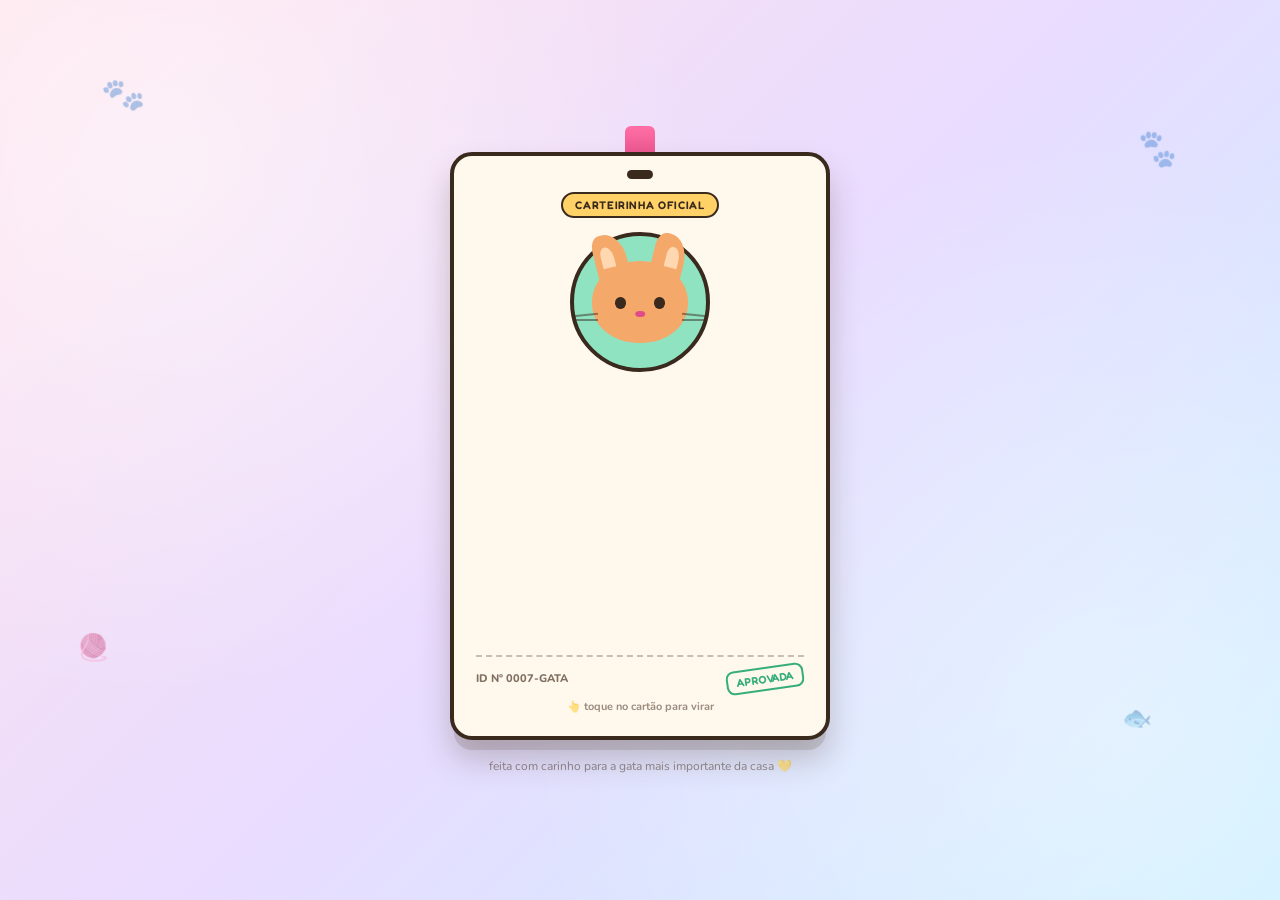
==== FrontEnd/index.html @ 79ccd20a "Colocando o campo COR editavel para trocar se necessario" ====
<!DOCTYPE html>
<html lang="pt-BR">
<head>
    <meta charset="UTF-8">
    <meta name="viewport" content="width=device-width, initial-scale=1.0">
    <title>Carteirinha Oficial da Gata</title>
    <link rel="preconnect" href="https://fonts.googleapis.com">
    <link rel="preconnect" href="https://fonts.gstatic.com" crossorigin>
    <link href="https://fonts.googleapis.com/css2?family=Fredoka:wght@500;600;700&family=Nunito:wght@400;600;700;800&display=swap" rel="stylesheet">
    <link rel="stylesheet" href="CSS/style.css">
</head>
<body>

<div class="deco" style="transform:rotate(-10deg);">🐾</div>
  <div class="deco">🧶</div>
  <div class="deco" style="transform:rotate(12deg);">🐾</div>
  <div class="deco">🐟</div>

  <div>
    <div class="lanyard"><div class="lanyard-strap"></div></div>

    <div class="stage">
      <div class="card" id="card">
        <!-- FRENTE -->
        <div class="face front">
          <div class="hole"></div>
          <div class="eyebrow">CARTEIRINHA OFICIAL</div>

          <div class="photo-wrap">
            <div class="cat-face">
              <div class="ear-inner l"></div>
              <div class="ear-inner r"></div>
              <div class="eye l"></div>
              <div class="eye r"></div>
              <div class="nose"></div>
              <div class="whisk l1"></div>
              <div class="whisk l2"></div>
              <div class="whisk r1"></div>
              <div class="whisk r2"></div>
            </div>
          </div>

          <div class="cat-name" contenteditable="true" spellcheck="false" title="Clique para editar o Nome"></div>
          <div class="cat-title" contenteditable="true" spellcheck="false" title="Clique para editar o Cargo"></div>

          <div class="id-row">
            <span class="id-num">ID Nº 0007-GATA</span>
            <span class="stamp">APROVADA</span>
          </div>
          <div class="flip-hint">👆 toque no cartão para virar</div>
        </div>

        <!-- VERSO -->
        <div class="face back">
          <div class="hole"></div>
          <div class="back-title">🐾 Dados Oficiais 🐾</div>

          <div class="field"><span>Raça</span><span class="editable-field" data-field="breed" contenteditable="true" spellcheck="false" title="Clique para editar a raça">SRD (Sem Raça Definida)</span></div>
          <div class="field"><span>Nascimento</span><span class="editable-field" data-field="birth_date" contenteditable="true" spellcheck="false" title="Clique para editar a data de nascimento">00/00/0000</span></div>
          <div class="field"><span>Cor</span><span class="editable-field" data-field="color" contenteditable="true" spellcheck="false" title="Clique para editar a cor"></span></div>
          <div class="field"><span>Tutor(a)</span><span>Guilherme</span></div>
          <div class="field"><span>Superpoder</span><span>Teletransporte p/ cozinha</span></div>
          <div class="field"><span>Comida fav.</span><span>Petisco de atum</span></div>

          <div class="qr"></div>
          <div class="qr-label">escaneie para ver as travessuras</div>

          <div class="sign">
            <span class="sign-label">ASSINATURA</span>
            <span class="paw-print">🐾</span>
          </div>
        </div>
      </div>
    </div>

    <footer>feita com carinho para a gata mais importante da casa 💛</footer>
  </div>
    
    <script src="JS/script.js"></script>
</body>
</html>
---- FrontEnd/CSS/style.css ----
:root{
    --cream:#FFF8EC;
    --lav:#E9DCFF;
    --pink:#FF6FA5;
    --pink-dark:#E14C86;
    --yellow:#FFD166;
    --mint:#8FE3C0;
    --cocoa:#4A3728;
    --cocoa-dark:#3A2A1E;
    --card-w: clamp(280px, 88vw, 380px);
  }

  *{ box-sizing:border-box; }

  body{
    margin:0;
    min-height:100vh;
    display:flex;
    align-items:center;
    justify-content:center;
    font-family:'Nunito', sans-serif;
    color:var(--cocoa);
    background:
      radial-gradient(circle at 12% 18%, rgba(255,255,255,.5) 0, transparent 40%),
      radial-gradient(circle at 88% 82%, rgba(255,255,255,.4) 0, transparent 45%),
      linear-gradient(135deg, #FFE3EC 0%, #E9DCFF 50%, #C9EFFF 100%);
    padding: 32px 16px;
    overflow-x:hidden;
    position:relative;
  }

  /* decorações flutuantes */
  .deco{
    position:fixed;
    font-size: 34px;
    opacity:.35;
    animation: float 7s ease-in-out infinite;
    user-select:none;
    pointer-events:none;
  }
  .deco:nth-child(1){ top:8%; left:8%; animation-delay:0s; }
  .deco:nth-child(2){ top:70%; left:6%; font-size:26px; animation-delay:1.2s; }
  .deco:nth-child(3){ top:14%; right:8%; animation-delay:.6s; }
  .deco:nth-child(4){ top:78%; right:10%; font-size:24px; animation-delay:2s; }
  @media (max-width: 640px){ .deco{ display:none; } }

  @keyframes float{
    0%,100%{ transform: translateY(0) rotate(0deg); }
    50%{ transform: translateY(-16px) rotate(8deg); }
  }

  .stage{
    perspective: 1600px;
    width: var(--card-w);
  }

  .lanyard{
    width: 100%;
    display:flex;
    justify-content:center;
    margin-bottom:-14px;
  }
  .lanyard-strap{
    width: 30px;
    height: 40px;
    background: linear-gradient(180deg, var(--pink), var(--pink-dark));
    border-radius: 6px 6px 0 0;
    position:relative;
    z-index:0;
  }

  .card{
    width:100%;
    aspect-ratio: 5.5 / 8.5;
    position:relative;
    transform-style: preserve-3d;
    transition: transform .7s cubic-bezier(.2,.8,.2,1);
    cursor:pointer;
    z-index:1;
  }
  .card.flipped{ transform: rotateY(180deg); }

  .face{
    position:absolute;
    inset:0;
    -webkit-backface-visibility:hidden;
    backface-visibility:hidden;
    border-radius: 22px;
    background: var(--cream);
    border: 4px solid var(--cocoa-dark);
    box-shadow: 0 14px 0 -4px rgba(74,55,40,.15), 0 20px 30px rgba(74,55,40,.25);
    padding: clamp(14px, 4vw, 22px);
    display:flex;
    flex-direction:column;
  }

  .hole{
    position:absolute;
    top:14px; left:50%;
    transform:translateX(-50%);
    width:26px; height:9px;
    background:var(--cocoa-dark);
    border-radius:6px;
    z-index:2;
  }

  /* ---------- FRENTE ---------- */
  .eyebrow{
    align-self:center;
    background:var(--yellow);
    color:var(--cocoa-dark);
    font-family:'Fredoka', sans-serif;
    font-weight:600;
    font-size:11px;
    letter-spacing:.06em;
    padding: 4px 12px;
    border-radius: 999px;
    border: 2px solid var(--cocoa-dark);
    margin-top: 14px;
  }

  .photo-wrap{
    margin: 14px auto 6px;
    width: clamp(110px, 34vw, 140px);
    height: clamp(110px, 34vw, 140px);
    border-radius:50%;
    background: var(--mint);
    border: 4px solid var(--cocoa-dark);
    display:flex;
    align-items:center;
    justify-content:center;
    position:relative;
  }

  /* gatinha desenhada em CSS */
  .cat-face{
    width: 72%;
    height: 62%;
    background: #F4A96B;
    border-radius: 50% 50% 48% 48%;
    position:relative;
  }
  .cat-face::before, .cat-face::after{
    content:"";
    position:absolute;
    top:-34%;
    width: 34%;
    height: 55%;
    background:#F4A96B;
    border-radius: 30% 60% 0 0;
  }
  .cat-face::before{ left:2%; transform: rotate(-14deg); }
  .cat-face::after{ right:2%; transform: rotate(14deg); }
  .ear-inner{
    position:absolute; top:-18%;
    width: 14%; height: 26%;
    background:#FFD7B0;
    border-radius: 40% 60% 0 0;
    z-index: 1;
  }
  .ear-inner.l{ left:9%; transform: rotate(-14deg); }
  .ear-inner.r{ right:9%; transform: rotate(14deg); }
  .eye{
    position:absolute; top:44%;
    width:11%; height:14%;
    background:var(--cocoa-dark);
    border-radius:50%;
  }
  .eye.l{ left:24%; } .eye.r{ right:24%; }
  .nose{
    position:absolute; top:60%; left:50%;
    transform:translateX(-50%);
    width:10%; height:8%;
    background:var(--pink-dark);
    border-radius: 50% 50% 50% 50%;
  }
  .whisk{
    position:absolute;
    width:26%; height:2px;
    background: var(--cocoa-dark);
    opacity:.5;
    top:64%;
  }
  .whisk.l1{ left:-20%; transform:rotate(-6deg); }
  .whisk.l2{ left:-20%; top:70%; }
  .whisk.r1{ right:-20%; transform:rotate(6deg); }
  .whisk.r2{ right:-20%; top:70%; }

  .cat-name{
    font-family:'Fredoka', sans-serif;
    font-weight:700;
    font-size: clamp(22px, 6vw, 28px);
    text-align:center;
    margin: 6px 0 0;
    color: var(--cocoa-dark);
  }

  .cat-name[contenteditable="true"]{
    outline: none;
    cursor: text;
    transition: background-color 0.2s ease, border-radius 0.2s ease;
    padding: 0 6px;
    display: inline-block;
    min-width:100px;
  }

.cat-name[contenteditable="true"]:hover,
.cat-name[contenteditable="true"]:focus {
  background-color: rgba(255, 255, 255, 0.4);
  border-radius: 8px;
}
  .cat-title{
    text-align:center;
    font-weight:800;
    font-size: 12px;
    letter-spacing:.05em;
    color: var(--pink-dark);
    margin-top:2px;
  }
  .cat-title[contenteditable="true"] {
  outline: none;
  cursor: text;
  transition: background-color 0.2s ease, border-radius 0.2s ease;
  padding: 2px 6px;
  display: inline-block;
}

.cat-title[contenteditable="true"]:hover,
.cat-title[contenteditable="true"]:focus {
  background-color: rgba(255, 255, 255, 0.4);
  border-radius: 6px;
}


  .id-row{
    margin-top:auto;
    display:flex;
    align-items:center;
    justify-content:space-between;
    border-top: 2px dashed rgba(74,55,40,.3);
    padding-top:10px;
  }
  .id-num{
    font-family:'Nunito', sans-serif;
    font-weight:800;
    font-size:11px;
    color: var(--cocoa);
    opacity:.7;
  }
  .stamp{
    font-family:'Fredoka', sans-serif;
    font-weight:600;
    font-size:11px;
    color: var(--mint);
    border:2px solid var(--mint);
    border-radius:8px;
    padding:3px 8px;
    transform: rotate(-8deg);
    filter: brightness(.7) saturate(2);
  }

  .flip-hint{
    text-align:center;
    font-size:11px;
    font-weight:700;
    color: var(--cocoa);
    opacity:.55;
    margin-top:8px;
  }

  /* ---------- VERSO ---------- */
  .back{
    transform: rotateY(180deg);
    justify-content:flex-start;
  }
  .back-title{
    font-family:'Fredoka', sans-serif;
    font-weight:600;
    font-size:14px;
    text-align:center;
    color: var(--cocoa-dark);
    margin: 12px 0 10px;
    letter-spacing:.03em;
  }
  .field{
    display:flex;
    justify-content:space-between;
    gap:8px;
    padding:6px 2px;
    border-bottom: 1px dashed rgba(74,55,40,.2);
    font-size: clamp(11px, 3vw, 13px);
  }
  .field span:first-child{
    font-weight:800;
    color: var(--pink-dark);
    white-space:nowrap;
  }
  .field span:last-child{
    text-align:right;
    font-weight:600;
  }

  .field span[contenteditable="true"]{
    outline: none;
    cursor: text;
    transition: background-color 0.2s ease, border-radius 0.2s ease;
    padding: 1px 4px;
    border-radius: 4px;
  }

  .field span[contenteditable="true"]:hover,
  .field span[contenteditable="true"]:focus{
    background-color: rgba(255, 255, 255, 0.6);
  }

  .qr{
    align-self:center;
    margin-top:10px;
    width: 64px; height:64px;
    background:
      repeating-conic-gradient(var(--cocoa-dark) 0% 25%, transparent 0% 50%) ;
    background-size: 12px 12px;
    border:3px solid var(--cocoa-dark);
    border-radius:6px;
  }
  .qr-label{
    text-align:center;
    font-size:10px;
    font-weight:700;
    opacity:.6;
    margin-top:4px;
  }

  .sign{
    margin-top:auto;
    display:flex;
    align-items:center;
    justify-content:space-between;
    border-top: 2px dashed rgba(74,55,40,.3);
    padding-top:8px;
  }
  .sign-label{ font-size:10px; font-weight:800; opacity:.6; }
  .paw-print{ font-size:20px; }

  footer{
    text-align:center;
    margin-top:18px;
    font-size:12px;
    color: var(--cocoa);
    opacity:.55;
  }

  @media (prefers-reduced-motion: reduce){
    .deco{ animation:none; }
    .card{ transition:none; }
  }
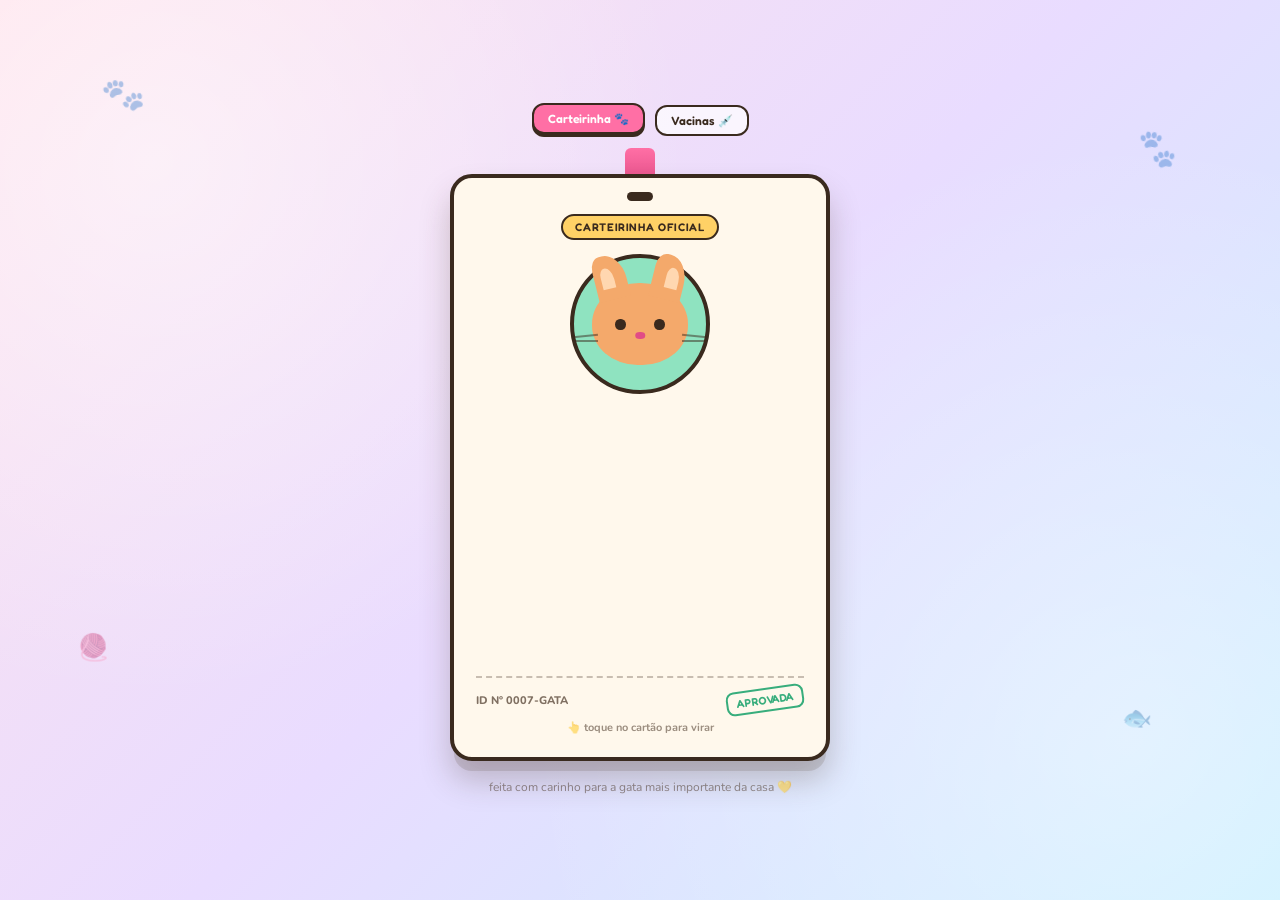
==== commit 3067257d: "Criação do carteirinha do vacinas aplicações" ====
--- a/FrontEnd/index.html
+++ b/FrontEnd/index.html
@@ -1,27 +1,47 @@
 <!DOCTYPE html>
 <html lang="pt-BR">
+
 <head>
-    <meta charset="UTF-8">
-    <meta name="viewport" content="width=device-width, initial-scale=1.0">
-    <title>Carteirinha Oficial da Gata</title>
-    <link rel="preconnect" href="https://fonts.googleapis.com">
-    <link rel="preconnect" href="https://fonts.gstatic.com" crossorigin>
-    <link href="https://fonts.googleapis.com/css2?family=Fredoka:wght@500;600;700&family=Nunito:wght@400;600;700;800&display=swap" rel="stylesheet">
-    <link rel="stylesheet" href="CSS/style.css">
+  <meta charset="UTF-8">
+  <meta name="viewport" content="width=device-width, initial-scale=1.0">
+  <title>Carteirinha Oficial da Gata</title>
+
+  <!-- Fontes do Projeto -->
+  <link rel="preconnect" href="https://fonts.googleapis.com">
+  <link rel="preconnect" href="https://fonts.gstatic.com" crossorigin>
+  <link
+    href="https://fonts.googleapis.com/css2?family=Fredoka:wght@500;600;700&family=Nunito:wght@400;600;700;800&display=swap"
+    rel="stylesheet">
+
+  <!-- Estilos CSS (Global + Vacinas) -->
+  <link rel="stylesheet" href="CSS/style.css">
 </head>
+
 <body>
 
-<div class="deco" style="transform:rotate(-10deg);">🐾</div>
+  <!-- Decorações Flutuantes -->
+  <div class="deco" style="transform:rotate(-10deg);">🐾</div>
   <div class="deco">🧶</div>
   <div class="deco" style="transform:rotate(12deg);">🐾</div>
   <div class="deco">🐟</div>
 
   <div>
-    <div class="lanyard"><div class="lanyard-strap"></div></div>
-
-    <div class="stage">
-      <div class="card" id="card">
-        <!-- FRENTE -->
+    <main class="stage">
+
+      <!-- Abas de Navegação Superior -->
+      <nav class="card-nav">
+        <button type="button" class="nav-btn active" data-page="front">Carteirinha 🐾</button>
+        <button type="button" class="nav-btn" data-page="vaccines">Vacinas 💉</button>
+      </nav>
+
+      <div class="lanyard">
+        <div class="lanyard-strap"></div>
+      </div>
+
+      <!-- CARTÃO PRINCIPAL (3 FACES) -->
+      <div class="card" id="card" data-face="front">
+
+        <!-- 1. FRENTE -->
         <div class="face front">
           <div class="hole"></div>
           <div class="eyebrow">CARTEIRINHA OFICIAL</div>
@@ -41,41 +61,150 @@
           </div>
 
           <div class="cat-name" contenteditable="true" spellcheck="false" title="Clique para editar o Nome"></div>
+
           <div class="cat-title" contenteditable="true" spellcheck="false" title="Clique para editar o Cargo"></div>
 
           <div class="id-row">
             <span class="id-num">ID Nº 0007-GATA</span>
             <span class="stamp">APROVADA</span>
           </div>
-          <div class="flip-hint">👆 toque no cartão para virar</div>
+
+          <div class="flip-hint">
+            👆 toque no cartão para virar
+          </div>
         </div>
 
-        <!-- VERSO -->
+        <!-- 2. VERSO -->
         <div class="face back">
           <div class="hole"></div>
-          <div class="back-title">🐾 Dados Oficiais 🐾</div>
-
-          <div class="field"><span>Raça</span><span class="editable-field" data-field="breed" contenteditable="true" spellcheck="false" title="Clique para editar a raça">SRD (Sem Raça Definida)</span></div>
-          <div class="field"><span>Nascimento</span><span class="editable-field" data-field="birth_date" contenteditable="true" spellcheck="false" title="Clique para editar a data de nascimento">00/00/0000</span></div>
-          <div class="field"><span>Cor</span><span class="editable-field" data-field="color" contenteditable="true" spellcheck="false" title="Clique para editar a cor"></span></div>
-          <div class="field"><span>Tutor(a)</span><span>Guilherme</span></div>
-          <div class="field"><span>Superpoder</span><span>Teletransporte p/ cozinha</span></div>
-          <div class="field"><span>Comida fav.</span><span>Petisco de atum</span></div>
+
+          <div class="back-title">
+            🐾 Dados Oficiais 🐾
+          </div>
+
+          <div class="field">
+            <span>Raça</span>
+            <span class="editable-field" data-field="breed" contenteditable="true" spellcheck="false"
+              title="Clique para editar a raça"></span>
+          </div>
+
+          <div class="field">
+            <span>Nascimento</span>
+            <span class="editable-field" data-field="birth_date" contenteditable="true" spellcheck="false"
+              title="Clique para editar a data de nascimento"></span>
+          </div>
+
+          <div class="field">
+            <span>Cor</span>
+            <span class="editable-field" data-field="color" contenteditable="true" spellcheck="false"
+              title="Clique para editar a cor"></span>
+          </div>
+
+          <div class="field">
+            <span>Tutor(a) 1</span>
+            <span class="editable-field" data-field="owner" contenteditable="true" spellcheck="false"
+              title="Clique para editar o 1° tutor"></span>
+          </div>
+
+          <div class="field">
+            <span>Tutor(a) 2</span>
+            <span class="editable-field" data-field="second_owner" contenteditable="true" spellcheck="false"
+              title="Clique para editar o 2° tutor"></span>
+          </div>
+
+          <div class="field">
+            <span>Superpoder</span>
+            <span class="editable-field" data-field="superpower" contenteditable="true" spellcheck="false"
+              title="Clique para editar o superpoder"></span>
+          </div>
+
+          <div class="field">
+            <span>Comida fav.</span>
+            <span class="editable-field" data-field="favorite_food" contenteditable="true" spellcheck="false"
+              title="Clique para editar a comida favorita"></span>
+          </div>
 
           <div class="qr"></div>
-          <div class="qr-label">escaneie para ver as travessuras</div>
+          <div class="qr-label">
+            escaneie para ver as travessuras
+          </div>
 
           <div class="sign">
             <span class="sign-label">ASSINATURA</span>
             <span class="paw-print">🐾</span>
           </div>
+
         </div>
+        <!-- FIM VERSO -->
+
+        <!-- 3. VACINAS -->
+        <div class="face vaccines-face">
+          <div class="hole"></div>
+
+          <!-- Título Padronizado no estilo do Verso -->
+          <div class="back-title">
+            🐾 Vacinas Aplicadas 🐾
+          </div>
+
+          <!-- Formulário -->
+          <form id="vaccine-form">
+            <div class="form-row">
+              <div class="form-group">
+                <label for="pet-name">Nome</label>
+                <input type="text" id="pet-name" placeholder="Ex: Mimi" required />
+              </div>
+
+              <div class="form-group">
+                <label for="vaccine-date">Data</label>
+                <input type="date" id="vaccine-date" required />
+              </div>
+            </div>
+
+            <div class="form-group margin-top">
+              <label for="vaccine-type">Vacina</label>
+              <select id="vaccine-type" required>
+                <option value="V3 (Tríplice felina)">V3 (Tríplice felina)</option>
+                <option value="V4 (Quadrupla felina)">V4 (Quadrupla felina)</option>
+                <option value="V5 (Quíntupla felina)">V5 (Quíntupla felina)</option>
+                <option value="Raiva (Antirrábica)">Raiva (Antirrábica)</option>
+                <option value="Outra">Outra</option>
+              </select>
+            </div>
+
+            <button type="submit" class="btn-add-vaccine">+ Adicionar vacina</button>
+          </form>
+
+          <hr class="divider" />
+
+          <!-- Histórico -->
+          <div class="history-section">
+            <h3>Histórico</h3>
+
+            <div id="history-list" class="history-list">
+              <p class="empty-msg" id="empty-msg">
+                Nenhuma vacina registrada ainda.<br />
+                Adicione a primeira aí em cima! 🐾
+              </p>
+            </div>
+
+            <button type="button" id="clear-history-btn" class="btn-clear-history">apagar todo o histórico</button>
+          </div>
+        </div>
+        <!-- FIM VACINAS -->
+
       </div>
-    </div>
-
-    <footer>feita com carinho para a gata mais importante da casa 💛</footer>
+      <!-- FIM CARD -->
+
+    </main>
+
+    <footer class="sub-footer">
+      feita com carinho para a gata mais importante da casa 💛
+    </footer>
+
   </div>
-    
-    <script src="JS/script.js"></script>
+
+  <!-- Scripts -->
+  <script src="JS/script.js"></script>
 </body>
+
 </html>
--- a/FrontEnd/CSS/style.css
+++ b/FrontEnd/CSS/style.css
@@ -1,225 +1,353 @@
-:root{
-    --cream:#FFF8EC;
-    --lav:#E9DCFF;
-    --pink:#FF6FA5;
-    --pink-dark:#E14C86;
-    --yellow:#FFD166;
-    --mint:#8FE3C0;
-    --cocoa:#4A3728;
-    --cocoa-dark:#3A2A1E;
-    --card-w: clamp(280px, 88vw, 380px);
+:root {
+  --cream: #FFF8EC;
+  --lav: #E9DCFF;
+  --pink: #FF6FA5;
+  --pink-dark: #E14C86;
+  --yellow: #FFD166;
+  --mint: #8FE3C0;
+  --cocoa: #4A3728;
+  --cocoa-dark: #3A2A1E;
+  --card-w: clamp(280px, 88vw, 380px);
+  --paw-cursor: url("data:image/svg+xml,%3Csvg xmlns='http://www.w3.org/2000/svg' width='22' height='22' viewBox='0 0 32 32'%3E%3Cellipse cx='16' cy='22' rx='8' ry='6' fill='%23FF6FA5' stroke='%233A2A1E' stroke-width='1.8'/%3E%3Ccircle cx='6' cy='14' r='3.4' fill='%23FF6FA5' stroke='%233A2A1E' stroke-width='1.8'/%3E%3Ccircle cx='12' cy='7' r='3.6' fill='%23FF6FA5' stroke='%233A2A1E' stroke-width='1.8'/%3E%3Ccircle cx='20' cy='7' r='3.6' fill='%23FF6FA5' stroke='%233A2A1E' stroke-width='1.8'/%3E%3Ccircle cx='26' cy='14' r='3.4' fill='%23FF6FA5' stroke='%233A2A1E' stroke-width='1.8'/%3E%3C/svg%3E") 11 11, auto;
+}
+
+* {
+  box-sizing: border-box;
+}
+
+body {
+  margin: 0;
+  min-height: 100vh;
+  display: flex;
+  align-items: center;
+  justify-content: center;
+  font-family: 'Nunito', sans-serif;
+  color: var(--cocoa);
+  background:
+    radial-gradient(circle at 12% 18%, rgba(255, 255, 255, .5) 0, transparent 40%),
+    radial-gradient(circle at 88% 82%, rgba(255, 255, 255, .4) 0, transparent 45%),
+    linear-gradient(135deg, #FFE3EC 0%, #E9DCFF 50%, #C9EFFF 100%);
+  padding: 32px 16px;
+  overflow-x: hidden;
+  position: relative;
+}
+
+/* ----------------- PERSONALIZAÇÃO DO CURSOR ----------------- */
+/* 1. Cursor de Patinha para virar o cartão */
+.stage,
+#card,
+.card,
+.face {
+  cursor: var(--paw-cursor);
+}
+
+/* 2. Mantém o cursor de texto padrão nos campos editáveis */
+[contenteditable="true"],
+.editable-field,
+.cat-name,
+.cat-title,
+input,
+textarea,
+select {
+  cursor: text !important;
+}
+
+/* decorações flutuantes */
+.deco {
+  position: fixed;
+  font-size: 34px;
+  opacity: .35;
+  animation: float 7s ease-in-out infinite;
+  user-select: none;
+  pointer-events: none;
+}
+
+.deco:nth-child(1) {
+  top: 8%;
+  left: 8%;
+  animation-delay: 0s;
+}
+
+.deco:nth-child(2) {
+  top: 70%;
+  left: 6%;
+  font-size: 26px;
+  animation-delay: 1.2s;
+}
+
+.deco:nth-child(3) {
+  top: 14%;
+  right: 8%;
+  animation-delay: .6s;
+}
+
+.deco:nth-child(4) {
+  top: 78%;
+  right: 10%;
+  font-size: 24px;
+  animation-delay: 2s;
+}
+
+@media (max-width: 640px) {
+  .deco {
+    display: none;
   }
-
-  *{ box-sizing:border-box; }
-
-  body{
-    margin:0;
-    min-height:100vh;
-    display:flex;
-    align-items:center;
-    justify-content:center;
-    font-family:'Nunito', sans-serif;
-    color:var(--cocoa);
-    background:
-      radial-gradient(circle at 12% 18%, rgba(255,255,255,.5) 0, transparent 40%),
-      radial-gradient(circle at 88% 82%, rgba(255,255,255,.4) 0, transparent 45%),
-      linear-gradient(135deg, #FFE3EC 0%, #E9DCFF 50%, #C9EFFF 100%);
-    padding: 32px 16px;
-    overflow-x:hidden;
-    position:relative;
+}
+
+@keyframes float {
+  0%,
+  100% {
+    transform: translateY(0) rotate(0deg);
   }
 
-  /* decorações flutuantes */
-  .deco{
-    position:fixed;
-    font-size: 34px;
-    opacity:.35;
-    animation: float 7s ease-in-out infinite;
-    user-select:none;
-    pointer-events:none;
+  50% {
+    transform: translateY(-16px) rotate(8deg);
   }
-  .deco:nth-child(1){ top:8%; left:8%; animation-delay:0s; }
-  .deco:nth-child(2){ top:70%; left:6%; font-size:26px; animation-delay:1.2s; }
-  .deco:nth-child(3){ top:14%; right:8%; animation-delay:.6s; }
-  .deco:nth-child(4){ top:78%; right:10%; font-size:24px; animation-delay:2s; }
-  @media (max-width: 640px){ .deco{ display:none; } }
-
-  @keyframes float{
-    0%,100%{ transform: translateY(0) rotate(0deg); }
-    50%{ transform: translateY(-16px) rotate(8deg); }
-  }
-
-  .stage{
-    perspective: 1600px;
-    width: var(--card-w);
-  }
-
-  .lanyard{
-    width: 100%;
-    display:flex;
-    justify-content:center;
-    margin-bottom:-14px;
-  }
-  .lanyard-strap{
-    width: 30px;
-    height: 40px;
-    background: linear-gradient(180deg, var(--pink), var(--pink-dark));
-    border-radius: 6px 6px 0 0;
-    position:relative;
-    z-index:0;
-  }
-
-  .card{
-    width:100%;
-    aspect-ratio: 5.5 / 8.5;
-    position:relative;
-    transform-style: preserve-3d;
-    transition: transform .7s cubic-bezier(.2,.8,.2,1);
-    cursor:pointer;
-    z-index:1;
-  }
-  .card.flipped{ transform: rotateY(180deg); }
-
-  .face{
-    position:absolute;
-    inset:0;
-    -webkit-backface-visibility:hidden;
-    backface-visibility:hidden;
-    border-radius: 22px;
-    background: var(--cream);
-    border: 4px solid var(--cocoa-dark);
-    box-shadow: 0 14px 0 -4px rgba(74,55,40,.15), 0 20px 30px rgba(74,55,40,.25);
-    padding: clamp(14px, 4vw, 22px);
-    display:flex;
-    flex-direction:column;
-  }
-
-  .hole{
-    position:absolute;
-    top:14px; left:50%;
-    transform:translateX(-50%);
-    width:26px; height:9px;
-    background:var(--cocoa-dark);
-    border-radius:6px;
-    z-index:2;
-  }
-
-  /* ---------- FRENTE ---------- */
-  .eyebrow{
-    align-self:center;
-    background:var(--yellow);
-    color:var(--cocoa-dark);
-    font-family:'Fredoka', sans-serif;
-    font-weight:600;
-    font-size:11px;
-    letter-spacing:.06em;
-    padding: 4px 12px;
-    border-radius: 999px;
-    border: 2px solid var(--cocoa-dark);
-    margin-top: 14px;
-  }
-
-  .photo-wrap{
-    margin: 14px auto 6px;
-    width: clamp(110px, 34vw, 140px);
-    height: clamp(110px, 34vw, 140px);
-    border-radius:50%;
-    background: var(--mint);
-    border: 4px solid var(--cocoa-dark);
-    display:flex;
-    align-items:center;
-    justify-content:center;
-    position:relative;
-  }
-
-  /* gatinha desenhada em CSS */
-  .cat-face{
-    width: 72%;
-    height: 62%;
-    background: #F4A96B;
-    border-radius: 50% 50% 48% 48%;
-    position:relative;
-  }
-  .cat-face::before, .cat-face::after{
-    content:"";
-    position:absolute;
-    top:-34%;
-    width: 34%;
-    height: 55%;
-    background:#F4A96B;
-    border-radius: 30% 60% 0 0;
-  }
-  .cat-face::before{ left:2%; transform: rotate(-14deg); }
-  .cat-face::after{ right:2%; transform: rotate(14deg); }
-  .ear-inner{
-    position:absolute; top:-18%;
-    width: 14%; height: 26%;
-    background:#FFD7B0;
-    border-radius: 40% 60% 0 0;
-    z-index: 1;
-  }
-  .ear-inner.l{ left:9%; transform: rotate(-14deg); }
-  .ear-inner.r{ right:9%; transform: rotate(14deg); }
-  .eye{
-    position:absolute; top:44%;
-    width:11%; height:14%;
-    background:var(--cocoa-dark);
-    border-radius:50%;
-  }
-  .eye.l{ left:24%; } .eye.r{ right:24%; }
-  .nose{
-    position:absolute; top:60%; left:50%;
-    transform:translateX(-50%);
-    width:10%; height:8%;
-    background:var(--pink-dark);
-    border-radius: 50% 50% 50% 50%;
-  }
-  .whisk{
-    position:absolute;
-    width:26%; height:2px;
-    background: var(--cocoa-dark);
-    opacity:.5;
-    top:64%;
-  }
-  .whisk.l1{ left:-20%; transform:rotate(-6deg); }
-  .whisk.l2{ left:-20%; top:70%; }
-  .whisk.r1{ right:-20%; transform:rotate(6deg); }
-  .whisk.r2{ right:-20%; top:70%; }
-
-  .cat-name{
-    font-family:'Fredoka', sans-serif;
-    font-weight:700;
-    font-size: clamp(22px, 6vw, 28px);
-    text-align:center;
-    margin: 6px 0 0;
-    color: var(--cocoa-dark);
-  }
-
-  .cat-name[contenteditable="true"]{
-    outline: none;
-    cursor: text;
-    transition: background-color 0.2s ease, border-radius 0.2s ease;
-    padding: 0 6px;
-    display: inline-block;
-    min-width:100px;
-  }
+}
+
+.stage {
+  perspective: 1600px;
+  width: var(--card-w);
+}
+
+.lanyard {
+  width: 100%;
+  display: flex;
+  justify-content: center;
+  margin-bottom: -14px;
+}
+
+.lanyard-strap {
+  width: 30px;
+  height: 40px;
+  background: linear-gradient(180deg, var(--pink), var(--pink-dark));
+  border-radius: 6px 6px 0 0;
+  position: relative;
+  z-index: 0;
+}
+
+/* ---------- ESTRUTURA E ROTAÇÃO 3D DO CARTÃO ---------- */
+.card {
+  width: 100%;
+  aspect-ratio: 5.5 / 8.5;
+  position: relative;
+  transform-style: preserve-3d;
+  transition: transform .7s cubic-bezier(.2, .8, .2, 1);
+  z-index: 1;
+}
+
+/* Ângulos de rotação por face */
+.card[data-face="front"] {
+  transform: rotateY(0deg);
+}
+
+.card[data-face="back"] {
+  transform: rotateY(180deg);
+}
+
+.card[data-face="vaccines"] {
+  transform: rotateY(360deg);
+}
+
+.face {
+  position: absolute;
+  inset: 0;
+  -webkit-backface-visibility: hidden;
+  backface-visibility: hidden;
+  border-radius: 22px;
+  background: var(--cream);
+  border: 4px solid var(--cocoa-dark);
+  box-shadow: 0 14px 0 -4px rgba(74, 55, 40, .15), 0 20px 30px rgba(74, 55, 40, .25);
+  padding: clamp(14px, 4vw, 22px);
+  display: flex;
+  flex-direction: column;
+}
+
+.hole {
+  position: absolute;
+  top: 14px;
+  left: 50%;
+  transform: translateX(-50%);
+  width: 26px;
+  height: 9px;
+  background: var(--cocoa-dark);
+  border-radius: 6px;
+  z-index: 2;
+}
+
+/* ---------- FRENTE ---------- */
+.face.front {
+  transform: rotateY(0deg);
+}
+
+.eyebrow {
+  align-self: center;
+  background: var(--yellow);
+  color: var(--cocoa-dark);
+  font-family: 'Fredoka', sans-serif;
+  font-weight: 600;
+  font-size: 11px;
+  letter-spacing: .06em;
+  padding: 4px 12px;
+  border-radius: 999px;
+  border: 2px solid var(--cocoa-dark);
+  margin-top: 14px;
+}
+
+.photo-wrap {
+  margin: 14px auto 6px;
+  width: clamp(110px, 34vw, 140px);
+  height: clamp(110px, 34vw, 140px);
+  border-radius: 50%;
+  background: var(--mint);
+  border: 4px solid var(--cocoa-dark);
+  display: flex;
+  align-items: center;
+  justify-content: center;
+  position: relative;
+}
+
+/* gatinha desenhada em CSS */
+.cat-face {
+  width: 72%;
+  height: 62%;
+  background: #F4A96B;
+  border-radius: 50% 50% 48% 48%;
+  position: relative;
+}
+
+.cat-face::before,
+.cat-face::after {
+  content: "";
+  position: absolute;
+  top: -34%;
+  width: 34%;
+  height: 55%;
+  background: #F4A96B;
+  border-radius: 30% 60% 0 0;
+}
+
+.cat-face::before {
+  left: 2%;
+  transform: rotate(-14deg);
+}
+
+.cat-face::after {
+  right: 2%;
+  transform: rotate(14deg);
+}
+
+.ear-inner {
+  position: absolute;
+  top: -18%;
+  width: 14%;
+  height: 26%;
+  background: #FFD7B0;
+  border-radius: 40% 60% 0 0;
+  z-index: 1;
+}
+
+.ear-inner.l {
+  left: 9%;
+  transform: rotate(-14deg);
+}
+
+.ear-inner.r {
+  right: 9%;
+  transform: rotate(14deg);
+}
+
+.eye {
+  position: absolute;
+  top: 44%;
+  width: 11%;
+  height: 14%;
+  background: var(--cocoa-dark);
+  border-radius: 50%;
+}
+
+.eye.l {
+  left: 24%;
+}
+
+.eye.r {
+  right: 24%;
+}
+
+.nose {
+  position: absolute;
+  top: 60%;
+  left: 50%;
+  transform: translateX(-50%);
+  width: 10%;
+  height: 8%;
+  background: var(--pink-dark);
+  border-radius: 50% 50% 50% 50%;
+}
+
+.whisk {
+  position: absolute;
+  width: 26%;
+  height: 2px;
+  background: var(--cocoa-dark);
+  opacity: .5;
+  top: 64%;
+}
+
+.whisk.l1 {
+  left: -20%;
+  transform: rotate(-6deg);
+}
+
+.whisk.l2 {
+  left: -20%;
+  top: 70%;
+}
+
+.whisk.r1 {
+  right: -20%;
+  transform: rotate(6deg);
+}
+
+.whisk.r2 {
+  right: -20%;
+  top: 70%;
+}
+
+.cat-name {
+  font-family: 'Fredoka', sans-serif;
+  font-weight: 700;
+  font-size: clamp(22px, 6vw, 28px);
+  text-align: center;
+  margin: 6px 0 0;
+  color: var(--cocoa-dark);
+}
+
+.cat-name[contenteditable="true"] {
+  outline: none;
+  transition: background-color 0.2s ease, border-radius 0.2s ease;
+  padding: 0 6px;
+  display: inline-block;
+  min-width: 100px;
+}
 
 .cat-name[contenteditable="true"]:hover,
 .cat-name[contenteditable="true"]:focus {
   background-color: rgba(255, 255, 255, 0.4);
   border-radius: 8px;
 }
-  .cat-title{
-    text-align:center;
-    font-weight:800;
-    font-size: 12px;
-    letter-spacing:.05em;
-    color: var(--pink-dark);
-    margin-top:2px;
-  }
-  .cat-title[contenteditable="true"] {
+
+.cat-title {
+  text-align: center;
+  font-weight: 800;
+  font-size: 12px;
+  letter-spacing: .05em;
+  color: var(--pink-dark);
+  margin-top: 2px;
+}
+
+.cat-title[contenteditable="true"] {
   outline: none;
-  cursor: text;
   transition: background-color 0.2s ease, border-radius 0.2s ease;
   padding: 2px 6px;
   display: inline-block;
@@ -231,126 +359,360 @@
   border-radius: 6px;
 }
 
-
-  .id-row{
-    margin-top:auto;
-    display:flex;
-    align-items:center;
-    justify-content:space-between;
-    border-top: 2px dashed rgba(74,55,40,.3);
-    padding-top:10px;
+.id-row {
+  margin-top: auto;
+  display: flex;
+  align-items: center;
+  justify-content: space-between;
+  border-top: 2px dashed rgba(74, 55, 40, .3);
+  padding-top: 10px;
+}
+
+.id-num {
+  font-family: 'Nunito', sans-serif;
+  font-weight: 800;
+  font-size: 11px;
+  color: var(--cocoa);
+  opacity: .7;
+}
+
+.stamp {
+  font-family: 'Fredoka', sans-serif;
+  font-weight: 600;
+  font-size: 11px;
+  color: var(--mint);
+  border: 2px solid var(--mint);
+  border-radius: 8px;
+  padding: 3px 8px;
+  transform: rotate(-8deg);
+  filter: brightness(.7) saturate(2);
+}
+
+.flip-hint {
+  text-align: center;
+  font-size: 11px;
+  font-weight: 700;
+  color: var(--cocoa);
+  opacity: .55;
+  margin-top: 8px;
+}
+
+/* ---------- VERSO ---------- */
+.face.back {
+  transform: rotateY(180deg);
+  justify-content: flex-start;
+}
+
+.back-title {
+  font-family: 'Fredoka', sans-serif;
+  font-weight: 600;
+  font-size: 14px;
+  text-align: center;
+  color: var(--cocoa-dark);
+  margin: 12px 0 10px;
+  letter-spacing: .03em;
+}
+
+.field {
+  display: flex;
+  justify-content: space-between;
+  gap: 8px;
+  padding: 6px 2px;
+  border-bottom: 1px dashed rgba(74, 55, 40, .2);
+  font-size: clamp(11px, 3vw, 13px);
+}
+
+.field span:first-child {
+  font-weight: 800;
+  color: var(--pink-dark);
+  white-space: nowrap;
+}
+
+.field span:last-child {
+  text-align: right;
+  font-weight: 600;
+}
+
+.field span[contenteditable="true"] {
+  outline: none;
+  transition: background-color 0.2s ease, border-radius 0.2s ease;
+  padding: 1px 4px;
+  border-radius: 4px;
+}
+
+.field span[contenteditable="true"]:hover,
+.field span[contenteditable="true"]:focus {
+  background-color: rgba(255, 255, 255, 0.6);
+}
+
+.qr {
+  align-self: center;
+  margin-top: 10px;
+  width: 64px;
+  height: 64px;
+  background: repeating-conic-gradient(var(--cocoa-dark) 0% 25%, transparent 0% 50%);
+  background-size: 12px 12px;
+  border: 3px solid var(--cocoa-dark);
+  border-radius: 6px;
+}
+
+.qr-label {
+  text-align: center;
+  font-size: 10px;
+  font-weight: 700;
+  opacity: .6;
+  margin-top: 4px;
+}
+
+.sign {
+  margin-top: auto;
+  display: flex;
+  align-items: center;
+  justify-content: space-between;
+  border-top: 2px dashed rgba(74, 55, 40, .3);
+  padding-top: 8px;
+}
+
+.sign-label {
+  font-size: 10px;
+  font-weight: 800;
+  opacity: .6;
+}
+
+.paw-print {
+  font-size: 20px;
+}
+
+/* ---------- FACE DE VACINAS ---------- */
+.face.vaccines-face {
+  transform: rotateY(360deg);
+  justify-content: flex-start;
+  overflow: hidden;
+}
+
+#vaccine-form {
+  margin-top: 12px;
+}
+
+/* Espaçamento do formulário de vacinas ajustado abaixo do título */
+.vaccines-face #vaccine-form {
+  margin-top: 4px;
+}
+
+.form-row {
+  display: flex;
+  gap: 8px;
+}
+
+.form-group {
+  display: flex;
+  flex-direction: column;
+  flex: 1;
+}
+
+.form-group.margin-top {
+  margin-top: 6px;
+}
+
+.form-group label {
+  font-weight: 800;
+  font-size: 11px;
+  color: var(--pink-dark);
+  margin-bottom: 2px;
+}
+
+.form-group input,
+.form-group select {
+  width: 100%;
+  padding: 6px 8px;
+  background: #FFFFFF;
+  border: 2px solid #C4C4C4;
+  border-radius: 8px;
+  font-family: 'Nunito', sans-serif;
+  font-weight: 700;
+  font-size: 11px;
+  color: var(--cocoa-dark);
+  outline: none;
+  transition: border-color 0.2s ease;
+}
+
+.form-group input:focus,
+.form-group select:focus {
+  border-color: var(--pink-dark);
+}
+
+.btn-add-vaccine {
+  width: 100%;
+  margin-top: 10px;
+  padding: 8px;
+  background: var(--pink);
+  border: 3px solid var(--cocoa-dark);
+  border-radius: 12px;
+  color: #FFFFFF;
+  font-family: 'Fredoka', sans-serif;
+  font-size: 13px;
+  font-weight: 700;
+  cursor: pointer;
+  transition: transform 0.1s ease, filter 0.2s ease;
+}
+
+.btn-add-vaccine:hover {
+  filter: brightness(1.05);
+}
+
+.btn-add-vaccine:active {
+  transform: scale(0.98);
+}
+
+.divider {
+  border: none;
+  border-top: 2px dashed #D3C8BE;
+  margin: 10px 0;
+}
+
+.history-section {
+  display: flex;
+  flex-direction: column;
+  flex: 1;
+  overflow: hidden;
+}
+
+.history-section h3 {
+  font-family: 'Fredoka', sans-serif;
+  font-size: 12px;
+  color: var(--cocoa-dark);
+  margin: 0 0 6px 0;
+}
+
+.history-list {
+  flex: 1;
+  overflow-y: auto;
+  padding-right: 2px;
+}
+
+.history-list::-webkit-scrollbar {
+  width: 4px;
+}
+
+.history-list::-webkit-scrollbar-thumb {
+  background: var(--pink);
+  border-radius: 4px;
+}
+
+.empty-msg {
+  text-align: center;
+  font-size: 11px;
+  font-weight: 700;
+  color: #B5A89B;
+  line-height: 1.4;
+  margin: 15px 0;
+}
+
+.vaccine-item {
+  background: #FFFFFF;
+  border: 2px solid var(--cocoa-dark);
+  border-radius: 8px;
+  padding: 6px 8px;
+  margin-bottom: 6px;
+  display: flex;
+  justify-content: space-between;
+  align-items: center;
+}
+
+.vaccine-item strong {
+  display: block;
+  font-size: 11px;
+  color: var(--cocoa-dark);
+}
+
+.vaccine-item span {
+  font-size: 10px;
+  color: #777;
+  font-weight: 600;
+}
+
+.btn-delete-item {
+  background: transparent;
+  border: none;
+  color: var(--pink-dark);
+  font-weight: 800;
+  cursor: pointer;
+  font-size: 13px;
+}
+
+.btn-clear-history {
+  display: block;
+  margin: auto auto 0 auto;
+  background: transparent;
+  border: none;
+  color: #B5A89B;
+  font-size: 10px;
+  font-weight: 700;
+  text-decoration: underline;
+  cursor: pointer;
+}
+
+.btn-clear-history:hover {
+  color: var(--pink-dark);
+}
+
+/* ---------- RODAPÉ & NAVEGAÇÃO DE ABAS ---------- */
+.card-nav {
+  display: flex;
+  justify-content: center;
+  gap: 10px;
+  margin-bottom: 12px;
+}
+
+.nav-btn {
+  background: rgba(255, 255, 255, 0.7);
+  border: 2px solid var(--cocoa-dark);
+  border-radius: 12px;
+  padding: 6px 14px;
+  font-family: 'Fredoka', sans-serif;
+  font-weight: 600;
+  font-size: 12px;
+  color: var(--cocoa-dark);
+  cursor: pointer;
+  transition: all 0.2s ease;
+}
+
+.nav-btn:hover,
+.nav-btn.active {
+  background: var(--pink);
+  color: #FFFFFF;
+  transform: translateY(-2px);
+  box-shadow: 0 3px 0 var(--cocoa-dark);
+}
+
+footer, .sub-footer {
+  text-align: center;
+  margin-top: 18px;
+  font-size: 12px;
+  color: var(--cocoa);
+  opacity: .55;
+  width: 100%;
+}
+
+@media (prefers-reduced-motion: reduce) {
+  .deco {
+    animation: none;
   }
-  .id-num{
-    font-family:'Nunito', sans-serif;
-    font-weight:800;
-    font-size:11px;
-    color: var(--cocoa);
-    opacity:.7;
+
+  .card {
+    transition: none;
   }
-  .stamp{
-    font-family:'Fredoka', sans-serif;
-    font-weight:600;
-    font-size:11px;
-    color: var(--mint);
-    border:2px solid var(--mint);
-    border-radius:8px;
-    padding:3px 8px;
-    transform: rotate(-8deg);
-    filter: brightness(.7) saturate(2);
-  }
-
-  .flip-hint{
-    text-align:center;
-    font-size:11px;
-    font-weight:700;
-    color: var(--cocoa);
-    opacity:.55;
-    margin-top:8px;
-  }
-
-  /* ---------- VERSO ---------- */
-  .back{
-    transform: rotateY(180deg);
-    justify-content:flex-start;
-  }
-  .back-title{
-    font-family:'Fredoka', sans-serif;
-    font-weight:600;
-    font-size:14px;
-    text-align:center;
-    color: var(--cocoa-dark);
-    margin: 12px 0 10px;
-    letter-spacing:.03em;
-  }
-  .field{
-    display:flex;
-    justify-content:space-between;
-    gap:8px;
-    padding:6px 2px;
-    border-bottom: 1px dashed rgba(74,55,40,.2);
-    font-size: clamp(11px, 3vw, 13px);
-  }
-  .field span:first-child{
-    font-weight:800;
-    color: var(--pink-dark);
-    white-space:nowrap;
-  }
-  .field span:last-child{
-    text-align:right;
-    font-weight:600;
-  }
-
-  .field span[contenteditable="true"]{
-    outline: none;
-    cursor: text;
-    transition: background-color 0.2s ease, border-radius 0.2s ease;
-    padding: 1px 4px;
-    border-radius: 4px;
-  }
-
-  .field span[contenteditable="true"]:hover,
-  .field span[contenteditable="true"]:focus{
-    background-color: rgba(255, 255, 255, 0.6);
-  }
-
-  .qr{
-    align-self:center;
-    margin-top:10px;
-    width: 64px; height:64px;
-    background:
-      repeating-conic-gradient(var(--cocoa-dark) 0% 25%, transparent 0% 50%) ;
-    background-size: 12px 12px;
-    border:3px solid var(--cocoa-dark);
-    border-radius:6px;
-  }
-  .qr-label{
-    text-align:center;
-    font-size:10px;
-    font-weight:700;
-    opacity:.6;
-    margin-top:4px;
-  }
-
-  .sign{
-    margin-top:auto;
-    display:flex;
-    align-items:center;
-    justify-content:space-between;
-    border-top: 2px dashed rgba(74,55,40,.3);
-    padding-top:8px;
-  }
-  .sign-label{ font-size:10px; font-weight:800; opacity:.6; }
-  .paw-print{ font-size:20px; }
-
-  footer{
-    text-align:center;
-    margin-top:18px;
-    font-size:12px;
-    color: var(--cocoa);
-    opacity:.55;
-  }
-
-  @media (prefers-reduced-motion: reduce){
-    .deco{ animation:none; }
-    .card{ transition:none; }
-  }+}
+
+/* ----------- CONTROLE DE EXIBIÇÃO DAS FACES 3D ----------- */
+
+/* Quando estiver na Frente ou Verso, esconde Vacinas para não cobrir a Frente */
+.card[data-face="front"] .vaccines-face,
+.card[data-face="back"] .vaccines-face {
+  display: none;
+}
+
+/* Quando estiver na tela de Vacinas, esconde a Frente original */
+.card[data-face="vaccines"] .front {
+  display: none;
+}
